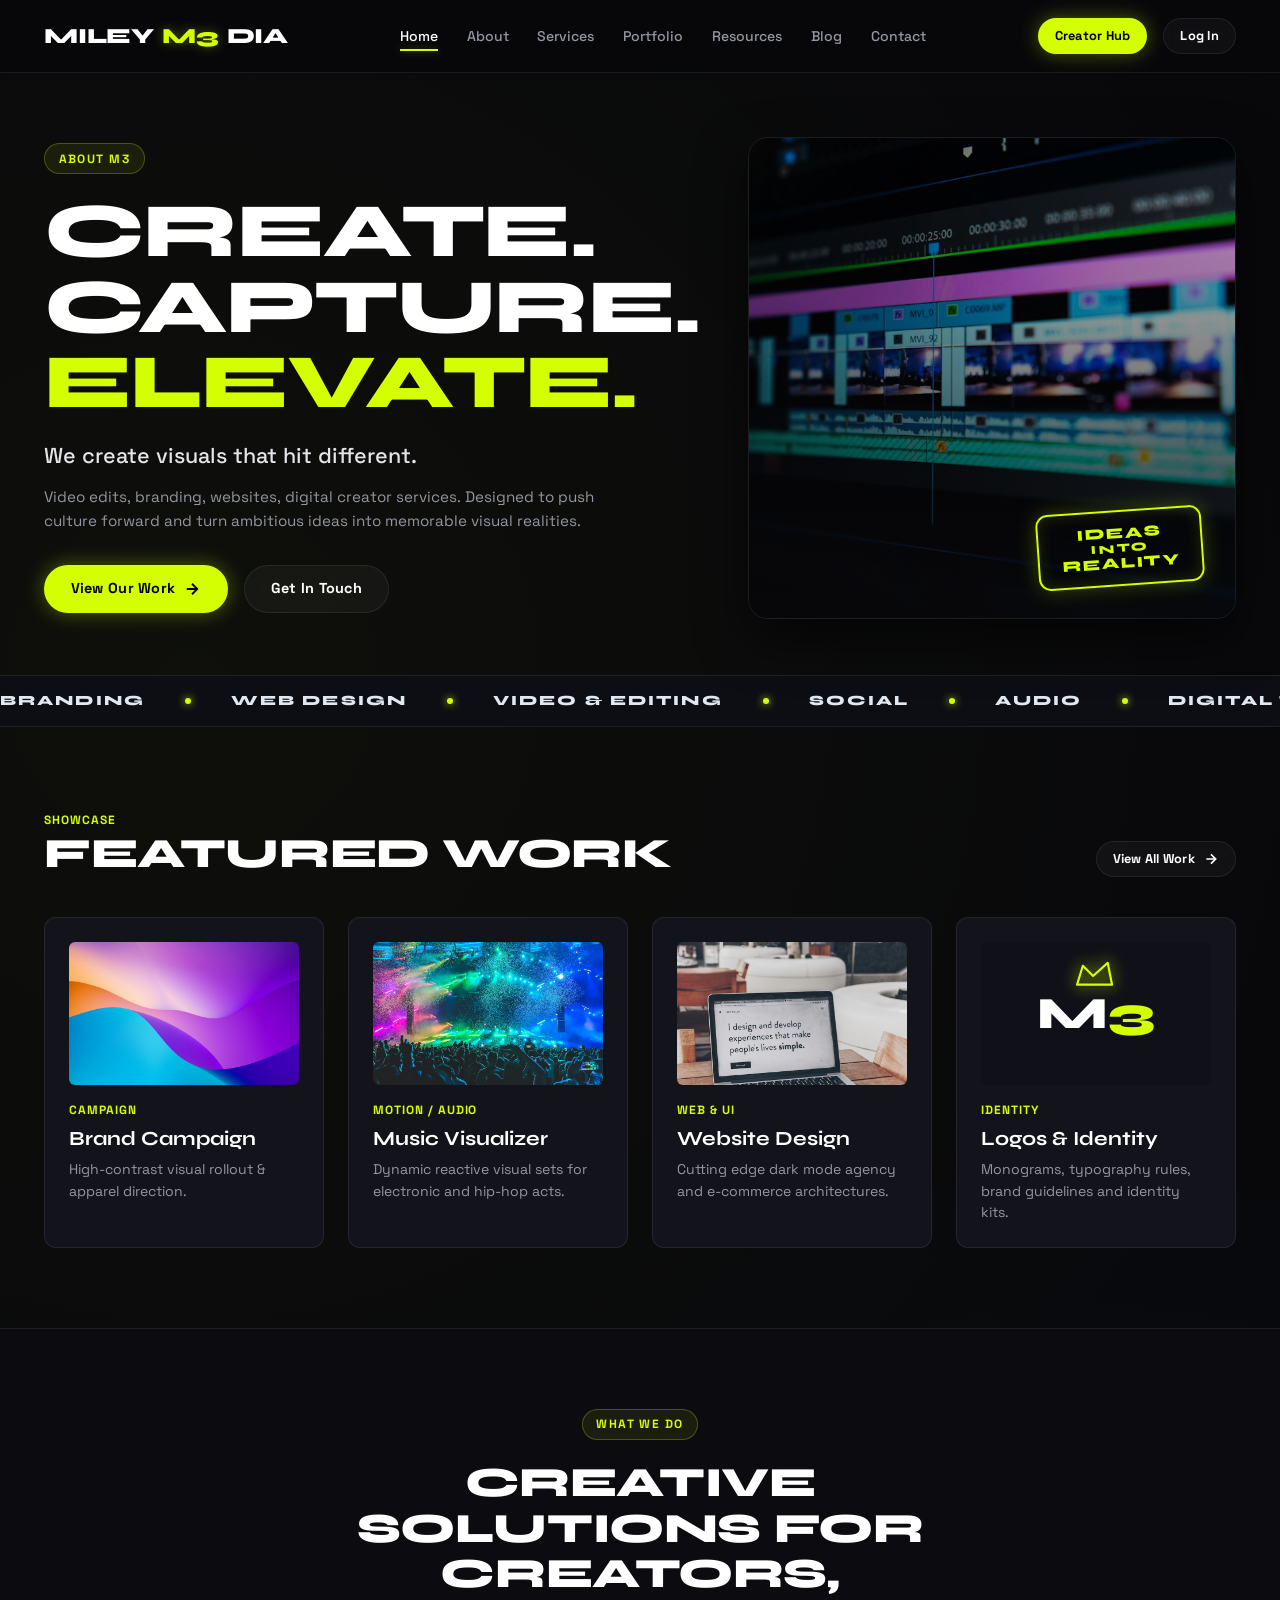
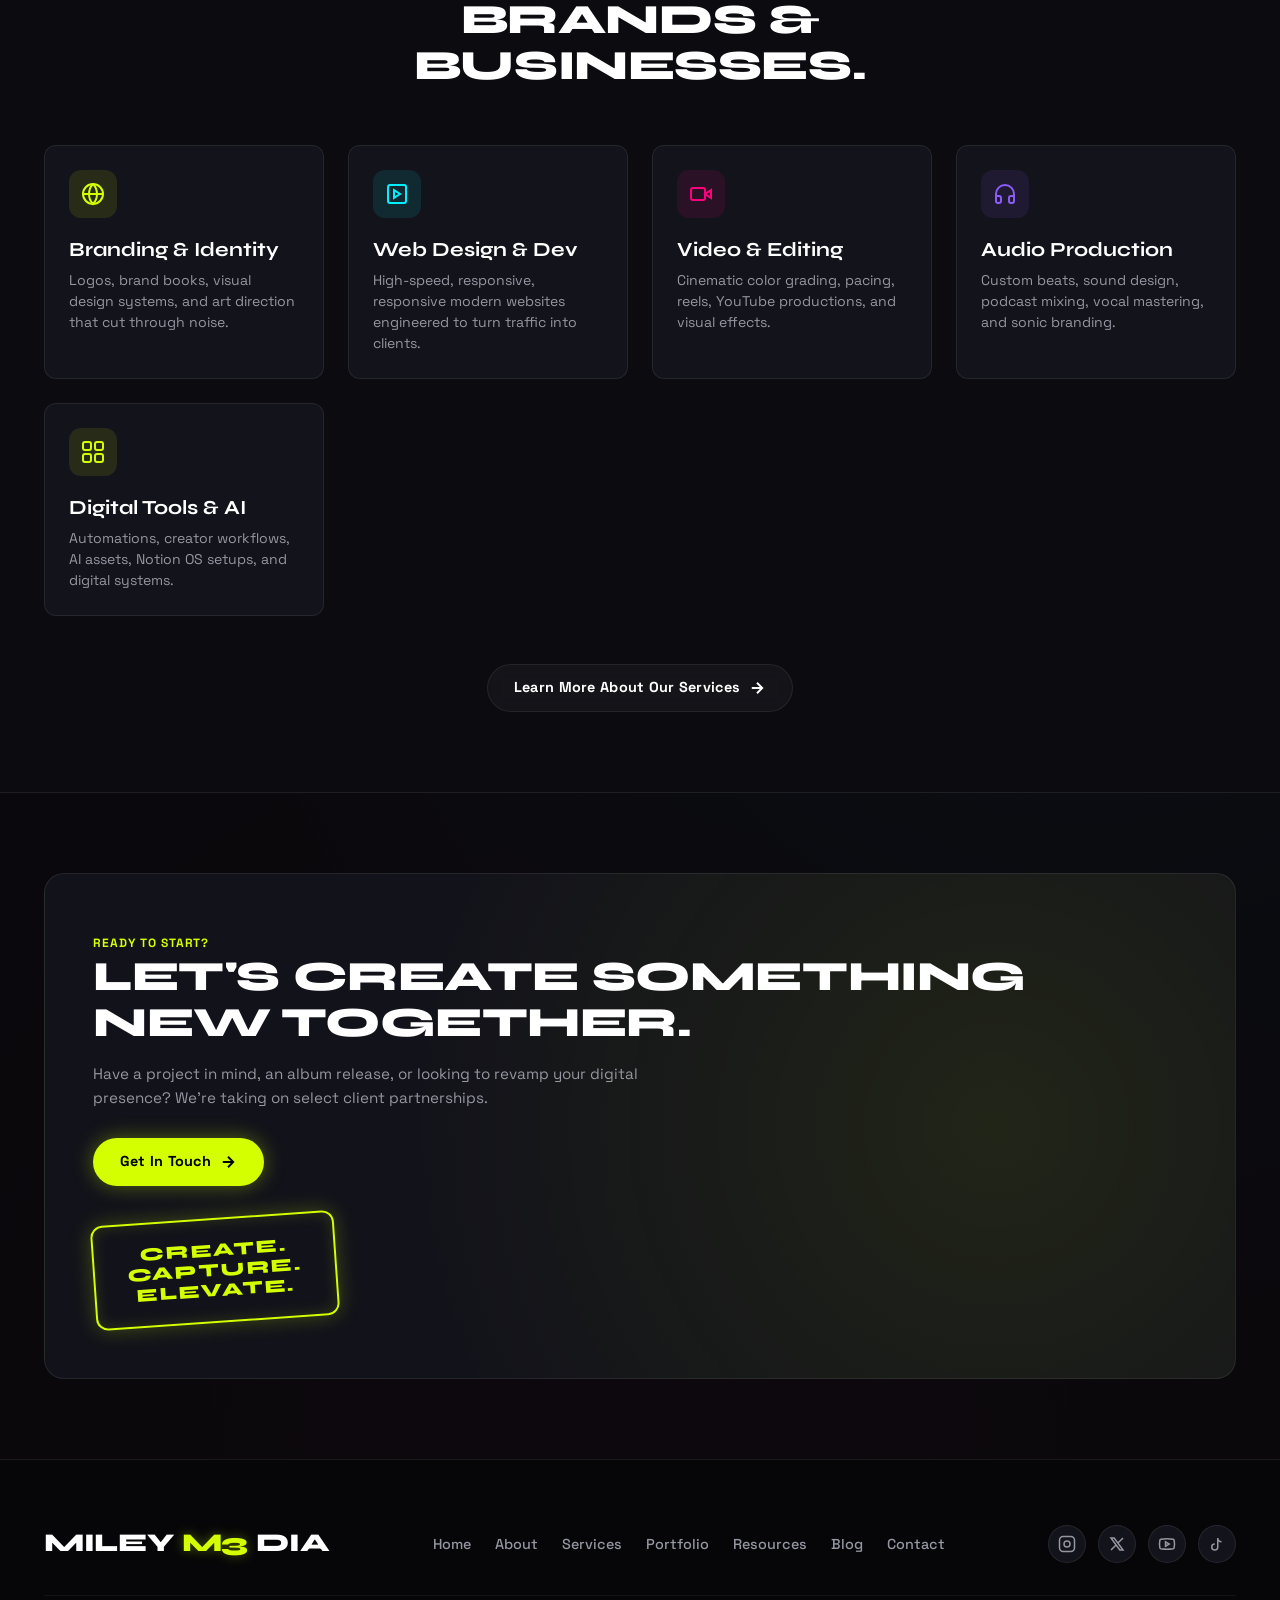
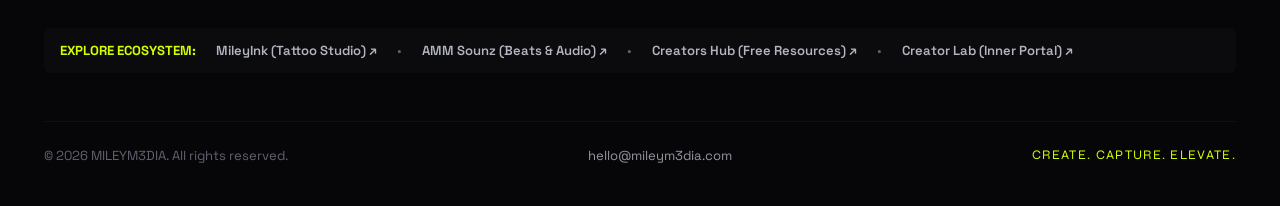
==== index.html @ 0236c215 "Work from the phone" ====
<!DOCTYPE html>
<html lang="en">
<head>
  <meta charset="UTF-8">
  <meta name="viewport" content="width=device-width, initial-scale=1.0">
  <title>MILEYM3DIA | Create. Capture. Elevate.</title>
  <link rel="stylesheet" href="css/style.css">
  <link rel="icon" type="image/svg+xml" href="data:image/svg+xml,<svg xmlns='http://www.w3.org/2000/svg' viewBox='0 0 100 100'><text y='.9em' font-size='90'>⚡</text></svg>">
</head>
<body>

  <!-- Top Navigation -->
  <nav class="navbar">
    <div class="container nav-container">
      <a href="index.html" class="logo-brand">
        MILEY<span class="accent">M3</span>DIA
      </a>

      <ul class="nav-links">
        <li><a href="index.html" class="nav-link">Home</a></li>
        <li><a href="about.html" class="nav-link">About</a></li>
        <li><a href="services.html" class="nav-link">Services</a></li>
        <li><a href="portfolio.html" class="nav-link">Portfolio</a></li>
        <li><a href="resources.html" class="nav-link">Resources</a></li>
        <li><a href="blog.html" class="nav-link">Blog</a></li>
        <li><a href="contact.html" class="nav-link">Contact</a></li>
      </ul>

      <div class="nav-actions">
        <a href="hub.html" class="btn btn-primary btn-sm desktop-only">Creator Hub</a>
        <a href="login.html" class="btn btn-secondary btn-sm desktop-only">Log In</a>
        <button class="mobile-menu-btn" aria-label="Toggle navigation">
          <svg width="22" height="22" viewBox="0 0 24 24" fill="none" stroke="currentColor" stroke-width="2">
            <path d="M4 6h16M4 12h16M4 18h16"/>
          </svg>
        </button>
      </div>
    </div>
  </nav>

  <!-- Mobile Drawer -->
  <div class="mobile-nav-drawer">
    <ul class="mobile-nav-links">
      <li><a href="index.html">Home</a></li>
      <li><a href="about.html">About</a></li>
      <li><a href="services.html">Services</a></li>
      <li><a href="portfolio.html">Portfolio</a></li>
      <li><a href="resources.html">Resources</a></li>
      <li><a href="blog.html">Blog</a></li>
      <li><a href="contact.html">Contact</a></li>
      <li><a href="hub.html" class="text-lime">Creators Hub ⚡</a></li>
      <li><a href="login.html">Member Log In</a></li>
    </ul>
    <div class="sub-brands-strip" style="margin-top: 1rem; flex-direction: column; align-items: flex-start;">
      <span style="color: var(--text-muted); font-size: 0.75rem;">SUB-BRANDS:</span>
      <a href="mileyink.html">MileyInk — Tattoo Studio ↗</a>
      <a href="amm-sounz.html">AMM Sounz — Beats & Audio ↗</a>
      <a href="creator-lab.html">Creator Lab — Inner Portal ↗</a>
    </div>
  </div>

  <!-- Hero Section -->
  <section class="section-padding" style="padding-top: 4rem; padding-bottom: 3.5rem; position: relative;">
    <div class="container">
      <div class="grid-2" style="align-items: center; gap: 3rem;">
        
        <!-- Left: Headline & Actions -->
        <div>
          <div class="tag-badge">ABOUT M3</div>
          <h1 class="hero-title">
            CREATE.<br>
            CAPTURE.<br>
            <span class="text-lime">ELEVATE.</span>
          </h1>
          <p class="hero-subtitle">We create visuals that hit different.</p>
          <p class="hero-desc">
            Video edits, branding, websites, digital creator services. Designed to push culture forward and turn ambitious ideas into memorable visual realities.
          </p>

          <div style="display: flex; flex-wrap: wrap; gap: 1rem; margin-top: 1rem;">
            <a href="portfolio.html" class="btn btn-primary">
              View Our Work
              <svg width="18" height="18" viewBox="0 0 24 24" fill="none" stroke="currentColor" stroke-width="2.5"><path d="M5 12h14M12 5l7 7-7 7"/></svg>
            </a>
            <a href="contact.html" class="btn btn-secondary">Get In Touch</a>
          </div>
        </div>

        <!-- Right: Visual with Neon Crown & Sticker -->
        <div style="position: relative;">
          <div style="position: relative; border-radius: var(--radius-lg); overflow: hidden; border: 1px solid var(--border-subtle); box-shadow: 0 20px 50px rgba(0,0,0,0.6);">
            <!-- Doodle Crown SVG -->
            <svg class="doodle-crown" style="top: -15px; left: 20px; width: 64px; height: 48px;" viewBox="0 0 64 48">
              <path d="M6 38 L14 12 L28 26 L48 8 L54 38 Z" fill="none" stroke="#d4ff00" stroke-width="3.5" stroke-linejoin="round"/>
              <circle cx="14" cy="10" r="3" fill="#d4ff00" />
              <circle cx="38" cy="18" r="3" fill="#d4ff00" />
              <circle cx="48" cy="6" r="3" fill="#d4ff00" />
            </svg>

            <img src="assets/images/hero-creator.jpg" alt="MILEYM3DIA Studio Production" style="width: 100%; height: 480px; object-fit: cover; filter: contrast(1.1) brightness(0.9);">
            <div style="position: absolute; inset: 0; background: linear-gradient(180deg, rgba(8,8,11,0.1) 0%, rgba(8,8,11,0.85) 100%);"></div>

            <!-- Neon Floating Sticker -->
            <div style="position: absolute; bottom: 2rem; right: 2rem; z-index: 10;">
              <div class="neon-stamp" style="font-size: 0.95rem;">
                <span>IDEAS</span>
                <span style="font-size: 0.75rem; letter-spacing: 0.2em;">INTO</span>
                <span>REALITY</span>
              </div>
            </div>
          </div>
        </div>

      </div>
    </div>
  </section>

  <!-- Marquee Ticker -->
  <div class="marquee-container">
    <div class="marquee-content">
      <div class="marquee-item">BRANDING <span class="marquee-dot"></span></div>
      <div class="marquee-item">WEB DESIGN <span class="marquee-dot"></span></div>
      <div class="marquee-item">VIDEO &amp; EDITING <span class="marquee-dot"></span></div>
      <div class="marquee-item">SOCIAL <span class="marquee-dot"></span></div>
      <div class="marquee-item">AUDIO <span class="marquee-dot"></span></div>
      <div class="marquee-item">DIGITAL TOOLS <span class="marquee-dot"></span></div>
      <!-- Duplicate for seamless loop -->
      <div class="marquee-item">BRANDING <span class="marquee-dot"></span></div>
      <div class="marquee-item">WEB DESIGN <span class="marquee-dot"></span></div>
      <div class="marquee-item">VIDEO &amp; EDITING <span class="marquee-dot"></span></div>
      <div class="marquee-item">SOCIAL <span class="marquee-dot"></span></div>
      <div class="marquee-item">AUDIO <span class="marquee-dot"></span></div>
      <div class="marquee-item">DIGITAL TOOLS <span class="marquee-dot"></span></div>
    </div>
  </div>

  <!-- FEATURED WORK Section -->
  <section class="section-padding">
    <div class="container">
      <div class="section-header">
        <div>
          <span class="card-tag">SHOWCASE</span>
          <h2 class="section-title">FEATURED WORK</h2>
        </div>
        <a href="portfolio.html" class="btn btn-secondary btn-sm">
          View All Work
          <svg width="16" height="16" viewBox="0 0 24 24" fill="none" stroke="currentColor" stroke-width="2.5"><path d="M5 12h14M12 5l7 7-7 7"/></svg>
        </a>
      </div>

      <div class="grid-4">
        <!-- Project 1 -->
        <a href="portfolio.html" class="card">
          <div class="card-media">
            <img src="assets/images/brand-campaign.jpg" alt="Brand Campaign">
          </div>
          <div class="card-tag">Campaign</div>
          <h3 class="card-title">Brand Campaign</h3>
          <p class="card-desc">High-contrast visual rollout &amp; apparel direction.</p>
        </a>

        <!-- Project 2 -->
        <a href="portfolio.html" class="card">
          <div class="card-media">
            <img src="assets/images/music-visualizer.jpg" alt="Music Visualizer">
          </div>
          <div class="card-tag">Motion / Audio</div>
          <h3 class="card-title">Music Visualizer</h3>
          <p class="card-desc">Dynamic reactive visual sets for electronic and hip-hop acts.</p>
        </a>

        <!-- Project 3 -->
        <a href="portfolio.html" class="card">
          <div class="card-media">
            <img src="assets/images/web-design.jpg" alt="Website Design">
          </div>
          <div class="card-tag">Web &amp; UI</div>
          <h3 class="card-title">Website Design</h3>
          <p class="card-desc">Cutting edge dark mode agency and e-commerce architectures.</p>
        </a>

        <!-- Project 4 -->
        <a href="portfolio.html" class="card">
          <div class="card-media">
            <div style="background: #101018; width: 100%; height: 100%; display: flex; align-items: center; justify-content: center; position: relative;">
              <span class="font-display" style="font-size: 2.8rem; font-weight: 800; color: #fff;">
                M<span class="text-lime">3</span>
              </span>
              <svg class="doodle-crown" style="top: 15px; left: calc(50% - 25px); width: 50px; height: 35px;" viewBox="0 0 64 48">
                <path d="M6 38 L14 12 L28 26 L48 8 L54 38 Z" fill="none" stroke="#d4ff00" stroke-width="3"/>
              </svg>
            </div>
          </div>
          <div class="card-tag">Identity</div>
          <h3 class="card-title">Logos &amp; Identity</h3>
          <p class="card-desc">Monograms, typography rules, brand guidelines and identity kits.</p>
        </a>
      </div>
    </div>
  </section>

  <!-- Creative Solutions Section -->
  <section class="section-padding" style="background: #0b0b10; border-top: 1px solid var(--border-subtle); border-bottom: 1px solid var(--border-subtle);">
    <div class="container">
      <div style="text-align: center; max-width: 650px; margin: 0 auto 3.5rem auto;">
        <span class="tag-badge">WHAT WE DO</span>
        <h2 class="section-title">Creative Solutions for Creators, Brands &amp; Businesses.</h2>
      </div>

      <div class="grid-4" style="grid-template-columns: repeat(auto-fit, minmax(220px, 1fr));">
        
        <div class="card">
          <div style="width: 48px; height: 48px; border-radius: 12px; background: rgba(212,255,0,0.1); display: flex; align-items: center; justify-content: center; margin-bottom: 1.25rem;">
            <svg width="24" height="24" viewBox="0 0 24 24" fill="none" stroke="#d4ff00" stroke-width="2"><circle cx="12" cy="12" r="10"/><path d="M12 2a14.5 14.5 0 0 0 0 20 14.5 14.5 0 0 0 0-20"/><path d="M2 12h20"/></svg>
          </div>
          <h3 class="card-title">Branding &amp; Identity</h3>
          <p class="card-desc">Logos, brand books, visual design systems, and art direction that cut through noise.</p>
        </div>

        <div class="card">
          <div style="width: 48px; height: 48px; border-radius: 12px; background: rgba(0,240,255,0.1); display: flex; align-items: center; justify-content: center; margin-bottom: 1.25rem;">
            <svg width="24" height="24" viewBox="0 0 24 24" fill="none" stroke="#00f0ff" stroke-width="2"><rect width="18" height="18" x="3" y="3" rx="2"/><path d="m9 8 6 4-6 4Z"/></svg>
          </div>
          <h3 class="card-title">Web Design &amp; Dev</h3>
          <p class="card-desc">High-speed, responsive, responsive modern websites engineered to turn traffic into clients.</p>
        </div>

        <div class="card">
          <div style="width: 48px; height: 48px; border-radius: 12px; background: rgba(255,0,127,0.1); display: flex; align-items: center; justify-content: center; margin-bottom: 1.25rem;">
            <svg width="24" height="24" viewBox="0 0 24 24" fill="none" stroke="#ff007f" stroke-width="2"><path d="m22 8-6 4 6 4V8Z"/><rect width="14" height="12" x="2" y="6" rx="2"/></svg>
          </div>
          <h3 class="card-title">Video &amp; Editing</h3>
          <p class="card-desc">Cinematic color grading, pacing, reels, YouTube productions, and visual effects.</p>
        </div>

        <div class="card">
          <div style="width: 48px; height: 48px; border-radius: 12px; background: rgba(139,92,246,0.1); display: flex; align-items: center; justify-content: center; margin-bottom: 1.25rem;">
            <svg width="24" height="24" viewBox="0 0 24 24" fill="none" stroke="#8b5cf6" stroke-width="2"><path d="M3 18v-6a9 9 0 0 1 18 0v6"/><path d="M21 19a2 2 0 0 1-2 2h-1a2 2 0 0 1-2-2v-3a2 2 0 0 1 2-2h3zM3 19a2 2 0 0 0 2 2h1a2 2 0 0 0 2-2v-3a2 2 0 0 0-2-2H3z"/></svg>
          </div>
          <h3 class="card-title">Audio Production</h3>
          <p class="card-desc">Custom beats, sound design, podcast mixing, vocal mastering, and sonic branding.</p>
        </div>

        <div class="card">
          <div style="width: 48px; height: 48px; border-radius: 12px; background: rgba(212,255,0,0.1); display: flex; align-items: center; justify-content: center; margin-bottom: 1.25rem;">
            <svg width="24" height="24" viewBox="0 0 24 24" fill="none" stroke="#d4ff00" stroke-width="2"><rect width="8" height="8" x="2" y="2" rx="2"/><rect width="8" height="8" x="14" y="2" rx="2"/><rect width="8" height="8" x="2" y="14" rx="2"/><rect width="8" height="8" x="14" y="14" rx="2"/></svg>
          </div>
          <h3 class="card-title">Digital Tools &amp; AI</h3>
          <p class="card-desc">Automations, creator workflows, AI assets, Notion OS setups, and digital systems.</p>
        </div>

      </div>

      <div style="text-align: center; margin-top: 3rem;">
        <a href="services.html" class="btn btn-secondary">
          Learn More About Our Services
          <svg width="18" height="18" viewBox="0 0 24 24" fill="none" stroke="currentColor" stroke-width="2.5"><path d="M5 12h14M12 5l7 7-7 7"/></svg>
        </a>
      </div>
    </div>
  </section>

  <!-- Bottom Call to Action Banner -->
  <section class="section-padding" style="position: relative; overflow: hidden;">
    <div class="container">
      <div style="background: radial-gradient(circle at 80% 50%, rgba(212, 255, 0, 0.08) 0%, transparent 60%), #12121a; border: 1px solid var(--border-subtle); border-radius: var(--radius-lg); padding: 3.5rem 3rem; display: flex; align-items: center; justify-content: space-between; flex-wrap: wrap; gap: 2rem;">
        <div>
          <span class="card-tag">READY TO START?</span>
          <h2 class="section-title" style="margin-bottom: 1rem;">Let's Create Something<br>New Together.</h2>
          <p class="hero-desc" style="margin-bottom: 1.75rem;">
            Have a project in mind, an album release, or looking to revamp your digital presence? We're taking on select client partnerships.
          </p>
          <a href="contact.html" class="btn btn-primary">
            Get In Touch
            <svg width="18" height="18" viewBox="0 0 24 24" fill="none" stroke="currentColor" stroke-width="2.5"><path d="M5 12h14M12 5l7 7-7 7"/></svg>
          </a>
        </div>

        <div>
          <div class="neon-stamp" style="font-size: 1.15rem; padding: 1.25rem 2rem;">
            <span>CREATE.</span>
            <span>CAPTURE.</span>
            <span>ELEVATE.</span>
          </div>
        </div>
      </div>
    </div>
  </section>

  <!-- Footer -->
  <footer class="footer">
    <div class="container">
      <div class="footer-top">
        <div class="footer-brand-row">
          <a href="index.html" class="logo-brand" style="font-size: 1.6rem;">
            MILEY<span class="accent">M3</span>DIA
          </a>

          <ul class="footer-links">
            <li><a href="index.html">Home</a></li>
            <li><a href="about.html">About</a></li>
            <li><a href="services.html">Services</a></li>
            <li><a href="portfolio.html">Portfolio</a></li>
            <li><a href="resources.html">Resources</a></li>
            <li><a href="blog.html">Blog</a></li>
            <li><a href="contact.html">Contact</a></li>
          </ul>

          <div class="footer-socials">
            <a href="https://instagram.com" target="_blank" class="social-circle" aria-label="Instagram">
              <svg width="18" height="18" viewBox="0 0 24 24" fill="none" stroke="currentColor" stroke-width="2"><rect width="20" height="20" x="2" y="2" rx="5"/><circle cx="12" cy="12" r="4"/><line x1="17.5" x2="17.51" y1="6.5" y2="6.5"/></svg>
            </a>
            <a href="https://twitter.com" target="_blank" class="social-circle" aria-label="X / Twitter">
              <svg width="18" height="18" viewBox="0 0 24 24" fill="none" stroke="currentColor" stroke-width="2"><path d="M4 4l11.733 16h4.267l-11.733 -16z"/><path d="M4 20l6.768 -6.768m2.46 -2.46l6.772 -6.772"/></svg>
            </a>
            <a href="https://youtube.com" target="_blank" class="social-circle" aria-label="YouTube">
              <svg width="18" height="18" viewBox="0 0 24 24" fill="none" stroke="currentColor" stroke-width="2"><path d="M2.5 17a24.12 24.12 0 0 1 0-10 2 2 0 0 1 1.4-1.4 49.56 49.56 0 0 1 16.2 0A2 2 0 0 1 21.5 7a24.12 24.12 0 0 1 0 10 2 2 0 0 1-1.4 1.4 49.55 49.55 0 0 1-16.2 0A2 2 0 0 1 2.5 17"/><polygon points="10 15 15 12 10 9"/></svg>
            </a>
            <a href="https://tiktok.com" target="_blank" class="social-circle" aria-label="TikTok">
              <svg width="18" height="18" viewBox="0 0 24 24" fill="none" stroke="currentColor" stroke-width="2"><path d="M9 12a4 4 0 1 0 4 4V4a5 5 0 0 0 5 5"/></svg>
            </a>
          </div>
        </div>

        <div class="sub-brands-strip">
          <span style="color: var(--neon-lime); font-weight: 700;">EXPLORE ECOSYSTEM:</span>
          <a href="mileyink.html">MileyInk (Tattoo Studio) ↗</a>
          <span>•</span>
          <a href="amm-sounz.html">AMM Sounz (Beats &amp; Audio) ↗</a>
          <span>•</span>
          <a href="hub.html">Creators Hub (Free Resources) ↗</a>
          <span>•</span>
          <a href="creator-lab.html">Creator Lab (Inner Portal) ↗</a>
        </div>
      </div>

      <div class="footer-bottom">
        <div>&copy; 2026 MILEYM3DIA. All rights reserved.</div>
        <div>
          <a href="mailto:hello@mileym3dia.com">hello@mileym3dia.com</a>
        </div>
        <div style="font-family: var(--font-display); letter-spacing: 0.1em; color: var(--neon-lime);">
          CREATE. CAPTURE. ELEVATE.
        </div>
      </div>
    </div>
  </footer>

  <script src="js/main.js"></script>
</body>
</html>
---- css/style.css ----
/* ==========================================================================
   MILEYM3DIA - DESIGN SYSTEM & STYLESHEET
   CREATE. CAPTURE. ELEVATE.
   ========================================================================== */

@import url('https://fonts.googleapis.com/css2?family=Space+Grotesk:wght@400;500;600;700&family=Syne:wght@700;800&family=JetBrains+Mono:wght@400;500&display=swap');

:root {
  --bg-main: #08080b;
  --bg-secondary: #0e0e14;
  --bg-card: #13131b;
  --bg-card-hover: #181824;
  --bg-card-glass: rgba(19, 19, 27, 0.75);
  --border-subtle: rgba(255, 255, 255, 0.08);
  --border-hover: rgba(212, 255, 0, 0.4);
  
  /* Brand Neons */
  --neon-lime: #d4ff00;
  --neon-lime-hover: #e0ff33;
  --neon-lime-glow: rgba(212, 255, 0, 0.35);
  --neon-cyan: #00f0ff;
  --neon-cyan-glow: rgba(0, 240, 255, 0.3);
  --neon-magenta: #ff007f;
  --neon-magenta-glow: rgba(255, 0, 127, 0.35);
  --neon-purple: #8b5cf6;

  /* Typography */
  --font-display: 'Syne', sans-serif;
  --font-body: 'Space Grotesk', -apple-system, BlinkMacSystemFont, sans-serif;
  --font-mono: 'JetBrains Mono', monospace;
  
  --text-main: #ffffff;
  --text-muted: #9496a1;
  --text-dim: #606270;
  
  --radius-sm: 6px;
  --radius-md: 12px;
  --radius-lg: 20px;
  --radius-full: 9999px;

  --transition-fast: 0.18s cubic-bezier(0.16, 1, 0.3, 1);
  --transition-smooth: 0.3s cubic-bezier(0.16, 1, 0.3, 1);
  --container-max: 1240px;
}

/* Base Reset */
*, *::before, *::after {
  box-sizing: border-box;
  margin: 0;
  padding: 0;
}

html {
  font-family: var(--font-body);
  background-color: var(--bg-main);
  color: var(--text-main);
  scroll-behavior: smooth;
  font-size: 16px;
  line-height: 1.5;
  -webkit-font-smoothing: antialiased;
}

body {
  min-height: 100vh;
  display: flex;
  flex-direction: column;
  overflow-x: hidden;
  background-image: 
    radial-gradient(circle at 15% 20%, rgba(212, 255, 0, 0.03) 0%, transparent 40%),
    radial-gradient(circle at 85% 60%, rgba(0, 240, 255, 0.03) 0%, transparent 40%),
    radial-gradient(circle at 50% 90%, rgba(255, 0, 127, 0.02) 0%, transparent 50%);
}

a {
  color: inherit;
  text-decoration: none;
  transition: color var(--transition-fast);
}

img {
  max-width: 100%;
  height: auto;
  display: block;
}

button, input, select, textarea {
  font-family: inherit;
  font-size: inherit;
  color: inherit;
}

/* Containers */
.container {
  width: 100%;
  max-width: var(--container-max);
  margin-left: auto;
  margin-right: auto;
  padding-left: 1.5rem;
  padding-right: 1.5rem;
}

/* Typography Utilities */
.font-display { font-family: var(--font-display); }
.font-mono { font-family: var(--font-mono); }
.text-lime { color: var(--neon-lime); }
.text-cyan { color: var(--neon-cyan); }
.text-magenta { color: var(--neon-magenta); }
.text-muted { color: var(--text-muted); }

.tag-badge {
  display: inline-flex;
  align-items: center;
  gap: 0.4rem;
  font-size: 0.75rem;
  font-weight: 700;
  letter-spacing: 0.12em;
  text-transform: uppercase;
  color: var(--neon-lime);
  background: rgba(212, 255, 0, 0.08);
  border: 1px solid rgba(212, 255, 0, 0.25);
  padding: 0.35rem 0.85rem;
  border-radius: var(--radius-full);
  margin-bottom: 1.25rem;
}

.hero-title {
  font-family: var(--font-display);
  font-size: clamp(2.5rem, 6vw, 4.8rem);
  font-weight: 800;
  line-height: 0.98;
  letter-spacing: -0.02em;
  text-transform: uppercase;
  margin-bottom: 1.25rem;
}

.hero-subtitle {
  font-size: clamp(1.05rem, 1.8vw, 1.35rem);
  color: #e4e4e9;
  font-weight: 500;
  margin-bottom: 0.75rem;
}

.hero-desc {
  font-size: 0.95rem;
  color: var(--text-muted);
  max-width: 580px;
  line-height: 1.6;
  margin-bottom: 2rem;
}

/* Buttons */
.btn {
  display: inline-flex;
  align-items: center;
  justify-content: center;
  gap: 0.5rem;
  padding: 0.75rem 1.6rem;
  border-radius: var(--radius-full);
  font-weight: 700;
  font-size: 0.9rem;
  letter-spacing: 0.02em;
  cursor: pointer;
  transition: all var(--transition-smooth);
  border: 1px solid transparent;
  white-space: nowrap;
}

.btn-primary {
  background: var(--neon-lime);
  color: #000000;
  box-shadow: 0 0 20px var(--neon-lime-glow);
}

.btn-primary:hover {
  background: var(--neon-lime-hover);
  transform: translateY(-2px);
  box-shadow: 0 0 30px rgba(212, 255, 0, 0.6);
}

.btn-secondary {
  background: rgba(255, 255, 255, 0.04);
  color: #ffffff;
  border-color: var(--border-subtle);
  backdrop-filter: blur(8px);
}

.btn-secondary:hover {
  background: rgba(255, 255, 255, 0.08);
  border-color: rgba(255, 255, 255, 0.2);
  transform: translateY(-2px);
}

.btn-outline-lime {
  background: transparent;
  color: var(--neon-lime);
  border-color: var(--neon-lime);
}

.btn-outline-lime:hover {
  background: var(--neon-lime);
  color: #000;
  box-shadow: 0 0 20px var(--neon-lime-glow);
}

.btn-sm {
  padding: 0.45rem 1rem;
  font-size: 0.8rem;
}

.btn-icon {
  width: 40px;
  height: 40px;
  border-radius: 50%;
  padding: 0;
}

/* Navigation Bar */
.navbar {
  position: sticky;
  top: 0;
  z-index: 1000;
  background: rgba(8, 8, 11, 0.85);
  backdrop-filter: blur(16px);
  border-bottom: 1px solid var(--border-subtle);
  transition: all var(--transition-fast);
}

.nav-container {
  display: flex;
  align-items: center;
  justify-content: space-between;
  height: 72px;
}

.logo-brand {
  display: flex;
  align-items: center;
  gap: 0.5rem;
  font-family: var(--font-display);
  font-size: 1.35rem;
  font-weight: 800;
  letter-spacing: -0.01em;
  color: #ffffff;
}

.logo-brand .accent {
  color: var(--neon-lime);
  text-shadow: 0 0 12px var(--neon-lime-glow);
}

.nav-links {
  display: flex;
  align-items: center;
  gap: 1.8rem;
  list-style: none;
}

.nav-link {
  font-size: 0.88rem;
  font-weight: 500;
  color: var(--text-muted);
  position: relative;
  padding: 0.4rem 0;
}

.nav-link:hover, .nav-link.active {
  color: #ffffff;
}

.nav-link.active::after {
  content: '';
  position: absolute;
  bottom: 0;
  left: 0;
  width: 100%;
  height: 2px;
  background: var(--neon-lime);
  box-shadow: 0 0 8px var(--neon-lime-glow);
}

.nav-actions {
  display: flex;
  align-items: center;
  gap: 1rem;
}

.mobile-menu-btn {
  display: none;
  background: transparent;
  border: 1px solid var(--border-subtle);
  color: #fff;
  width: 42px;
  height: 42px;
  border-radius: var(--radius-sm);
  cursor: pointer;
  align-items: center;
  justify-content: center;
}

/* Mobile Drawer */
.mobile-nav-drawer {
  position: fixed;
  top: 72px;
  left: 0;
  right: 0;
  bottom: 0;
  background: rgba(8, 8, 11, 0.98);
  backdrop-filter: blur(24px);
  padding: 2rem 1.5rem;
  display: none;
  flex-direction: column;
  gap: 1.5rem;
  z-index: 999;
  border-top: 1px solid var(--border-subtle);
  overflow-y: auto;
}

.mobile-nav-drawer.open {
  display: flex;
}

.mobile-nav-links {
  display: flex;
  flex-direction: column;
  gap: 1.25rem;
  list-style: none;
}

.mobile-nav-links a {
  font-size: 1.25rem;
  font-weight: 600;
  font-family: var(--font-display);
  color: #ffffff;
  display: flex;
  justify-content: space-between;
  align-items: center;
  padding: 0.5rem 0;
  border-bottom: 1px solid rgba(255, 255, 255, 0.05);
}

.mobile-nav-links a.active {
  color: var(--neon-lime);
}

/* Marquee Ticker */
.marquee-container {
  width: 100%;
  background: #0d0d14;
  border-top: 1px solid var(--border-subtle);
  border-bottom: 1px solid var(--border-subtle);
  overflow: hidden;
  padding: 0.9rem 0;
  display: flex;
  white-space: nowrap;
}

.marquee-content {
  display: flex;
  align-items: center;
  animation: marquee 25s linear infinite;
  gap: 2.5rem;
}

.marquee-item {
  font-family: var(--font-display);
  font-size: 0.88rem;
  font-weight: 800;
  letter-spacing: 0.15em;
  text-transform: uppercase;
  color: #e2e8f0;
  display: flex;
  align-items: center;
  gap: 2.5rem;
}

.marquee-dot {
  width: 6px;
  height: 6px;
  background: var(--neon-lime);
  border-radius: 50%;
  box-shadow: 0 0 8px var(--neon-lime);
}

@keyframes marquee {
  0% { transform: translateX(0%); }
  100% { transform: translateX(-50%); }
}

/* Cards & Grid Systems */
.grid-2 {
  display: grid;
  grid-template-columns: repeat(2, 1fr);
  gap: 2rem;
}

.grid-3 {
  display: grid;
  grid-template-columns: repeat(3, 1fr);
  gap: 1.5rem;
}

.grid-4 {
  display: grid;
  grid-template-columns: repeat(4, 1fr);
  gap: 1.5rem;
}

.card {
  background: var(--bg-card);
  border: 1px solid var(--border-subtle);
  border-radius: var(--radius-md);
  padding: 1.5rem;
  transition: all var(--transition-smooth);
  position: relative;
  overflow: hidden;
}

.card:hover {
  border-color: var(--border-hover);
  background: var(--bg-card-hover);
  transform: translateY(-4px);
  box-shadow: 0 16px 36px rgba(0, 0, 0, 0.4), 0 0 24px rgba(212, 255, 0, 0.08);
}

.card-media {
  border-radius: var(--radius-sm);
  overflow: hidden;
  position: relative;
  aspect-ratio: 16 / 10;
  margin-bottom: 1rem;
}

.card-media img {
  width: 100%;
  height: 100%;
  object-fit: cover;
  transition: transform 0.5s ease;
}

.card:hover .card-media img {
  transform: scale(1.05);
}

.card-tag {
  font-size: 0.75rem;
  font-weight: 700;
  letter-spacing: 0.08em;
  text-transform: uppercase;
  color: var(--neon-lime);
  margin-bottom: 0.5rem;
}

.card-title {
  font-family: var(--font-display);
  font-size: 1.25rem;
  font-weight: 700;
  margin-bottom: 0.5rem;
  line-height: 1.2;
}

.card-desc {
  font-size: 0.88rem;
  color: var(--text-muted);
  line-height: 1.5;
}

/* Neon Graffiti Stickers & Badges */
.doodle-crown {
  position: absolute;
  fill: none;
  stroke: var(--neon-lime);
  stroke-width: 2.5;
  stroke-linecap: round;
  stroke-linejoin: round;
  filter: drop-shadow(0 0 8px var(--neon-lime));
  pointer-events: none;
}

.neon-stamp {
  border: 2px solid var(--neon-lime);
  border-radius: var(--radius-md);
  padding: 0.8rem 1.4rem;
  font-family: var(--font-display);
  font-weight: 800;
  color: var(--neon-lime);
  text-transform: uppercase;
  letter-spacing: 0.1em;
  display: inline-flex;
  flex-direction: column;
  align-items: center;
  justify-content: center;
  text-align: center;
  transform: rotate(-4deg);
  box-shadow: 0 0 20px rgba(212, 255, 0, 0.25), inset 0 0 15px rgba(212, 255, 0, 0.15);
  line-height: 1.1;
}

/* Sections */
.section-padding {
  padding-top: 5rem;
  padding-bottom: 5rem;
}

.section-header {
  display: flex;
  align-items: flex-end;
  justify-content: space-between;
  margin-bottom: 2.5rem;
  gap: 1.5rem;
}

.section-title {
  font-family: var(--font-display);
  font-size: clamp(1.8rem, 3.5vw, 2.6rem);
  font-weight: 800;
  line-height: 1.1;
  text-transform: uppercase;
  letter-spacing: -0.01em;
}

/* Filter Bar */
.filter-bar {
  display: flex;
  align-items: center;
  flex-wrap: wrap;
  gap: 0.6rem;
  margin-bottom: 2.5rem;
}

.filter-btn {
  padding: 0.45rem 1.2rem;
  border-radius: var(--radius-full);
  font-size: 0.85rem;
  font-weight: 600;
  background: var(--bg-card);
  border: 1px solid var(--border-subtle);
  color: var(--text-muted);
  cursor: pointer;
  transition: all var(--transition-fast);
}

.filter-btn:hover {
  color: #fff;
  border-color: rgba(255, 255, 255, 0.2);
}

.filter-btn.active {
  background: var(--neon-lime);
  color: #000000;
  border-color: var(--neon-lime);
  font-weight: 700;
  box-shadow: 0 0 15px var(--neon-lime-glow);
}

/* Forms */
.form-group {
  margin-bottom: 1.25rem;
}

.form-label {
  display: block;
  font-size: 0.82rem;
  font-weight: 600;
  text-transform: uppercase;
  letter-spacing: 0.05em;
  color: var(--text-muted);
  margin-bottom: 0.45rem;
}

.form-control {
  width: 100%;
  background: rgba(14, 14, 20, 0.9);
  border: 1px solid var(--border-subtle);
  border-radius: var(--radius-sm);
  padding: 0.8rem 1rem;
  color: #fff;
  font-size: 0.92rem;
  transition: all var(--transition-fast);
}

.form-control:focus {
  outline: none;
  border-color: var(--neon-lime);
  box-shadow: 0 0 15px rgba(212, 255, 0, 0.2);
  background: #14141e;
}

textarea.form-control {
  resize: vertical;
  min-height: 120px;
}

/* Footer */
.footer {
  margin-top: auto;
  background: #060608;
  border-top: 1px solid var(--border-subtle);
  padding-top: 4rem;
  padding-bottom: 2.5rem;
}

.footer-top {
  display: flex;
  flex-direction: column;
  gap: 2rem;
  margin-bottom: 3rem;
}

.footer-brand-row {
  display: flex;
  align-items: center;
  justify-content: space-between;
  flex-wrap: wrap;
  gap: 1.5rem;
  border-bottom: 1px solid rgba(255, 255, 255, 0.05);
  padding-bottom: 2rem;
}

.footer-links {
  display: flex;
  align-items: center;
  flex-wrap: wrap;
  gap: 1.5rem;
  list-style: none;
}

.footer-links a {
  color: var(--text-muted);
  font-size: 0.9rem;
  font-weight: 500;
}

.footer-links a:hover {
  color: var(--neon-lime);
}

.footer-socials {
  display: flex;
  align-items: center;
  gap: 0.75rem;
}

.social-circle {
  width: 38px;
  height: 38px;
  border-radius: 50%;
  background: var(--bg-card);
  border: 1px solid var(--border-subtle);
  display: flex;
  align-items: center;
  justify-content: center;
  color: var(--text-muted);
  transition: all var(--transition-fast);
}

.social-circle:hover {
  background: var(--neon-lime);
  color: #000;
  border-color: var(--neon-lime);
  transform: translateY(-2px);
  box-shadow: 0 0 14px var(--neon-lime-glow);
}

.sub-brands-strip {
  display: flex;
  align-items: center;
  flex-wrap: wrap;
  gap: 1.25rem;
  font-size: 0.82rem;
  color: var(--text-dim);
  padding: 0.8rem 1rem;
  background: rgba(255, 255, 255, 0.02);
  border-radius: var(--radius-sm);
}

.sub-brands-strip a {
  color: #b3b5c2;
  font-weight: 600;
}

.sub-brands-strip a:hover {
  color: var(--neon-lime);
}

.footer-bottom {
  display: flex;
  align-items: center;
  justify-content: space-between;
  flex-wrap: wrap;
  gap: 1rem;
  font-size: 0.82rem;
  color: var(--text-dim);
  padding-top: 1.5rem;
  border-top: 1px solid rgba(255, 255, 255, 0.04);
}

.footer-bottom a {
  color: var(--text-muted);
}

.footer-bottom a:hover {
  color: var(--neon-lime);
}

/* Modals & Toasts */
.modal-overlay {
  position: fixed;
  inset: 0;
  background: rgba(0, 0, 0, 0.8);
  backdrop-filter: blur(12px);
  display: none;
  align-items: center;
  justify-content: center;
  z-index: 2000;
  padding: 1.5rem;
}

.modal-overlay.active {
  display: flex;
}

.modal-card {
  background: var(--bg-card);
  border: 1px solid var(--border-hover);
  border-radius: var(--radius-lg);
  max-width: 600px;
  width: 100%;
  padding: 2rem;
  position: relative;
  box-shadow: 0 20px 50px rgba(0, 0, 0, 0.8), 0 0 40px rgba(212, 255, 0, 0.15);
  animation: modalIn 0.25s ease-out;
}

@keyframes modalIn {
  from { opacity: 0; transform: scale(0.95); }
  to { opacity: 1; transform: scale(1); }
}

.modal-close {
  position: absolute;
  top: 1.25rem;
  right: 1.25rem;
  background: transparent;
  border: none;
  color: var(--text-muted);
  font-size: 1.5rem;
  cursor: pointer;
  width: 32px;
  height: 32px;
  display: flex;
  align-items: center;
  justify-content: center;
}

.modal-close:hover {
  color: #fff;
}

.toast {
  position: fixed;
  bottom: 2rem;
  right: 2rem;
  background: #101018;
  border: 1px solid var(--neon-lime);
  color: #fff;
  padding: 0.9rem 1.4rem;
  border-radius: var(--radius-md);
  box-shadow: 0 10px 30px rgba(0, 0, 0, 0.5), 0 0 20px var(--neon-lime-glow);
  display: flex;
  align-items: center;
  gap: 0.8rem;
  z-index: 3000;
  font-size: 0.9rem;
  font-weight: 600;
  transform: translateY(100px);
  opacity: 0;
  transition: all 0.3s cubic-bezier(0.16, 1, 0.3, 1);
  pointer-events: none;
}

.toast.show {
  transform: translateY(0);
  opacity: 1;
}

/* Responsiveness */
@media (max-width: 992px) {
  .nav-links, .nav-actions .desktop-only {
    display: none;
  }
  .mobile-menu-btn {
    display: flex;
  }
  .grid-4 {
    grid-template-columns: repeat(2, 1fr);
  }
  .grid-3 {
    grid-template-columns: repeat(2, 1fr);
  }
}

@media (max-width: 768px) {
  .grid-2, .grid-3, .grid-4 {
    grid-template-columns: 1fr;
  }
  .section-header {
    flex-direction: column;
    align-items: flex-start;
  }
  .footer-brand-row, .footer-bottom {
    flex-direction: column;
    align-items: flex-start;
  }
  .hero-title {
    font-size: 2.5rem;
  }
}
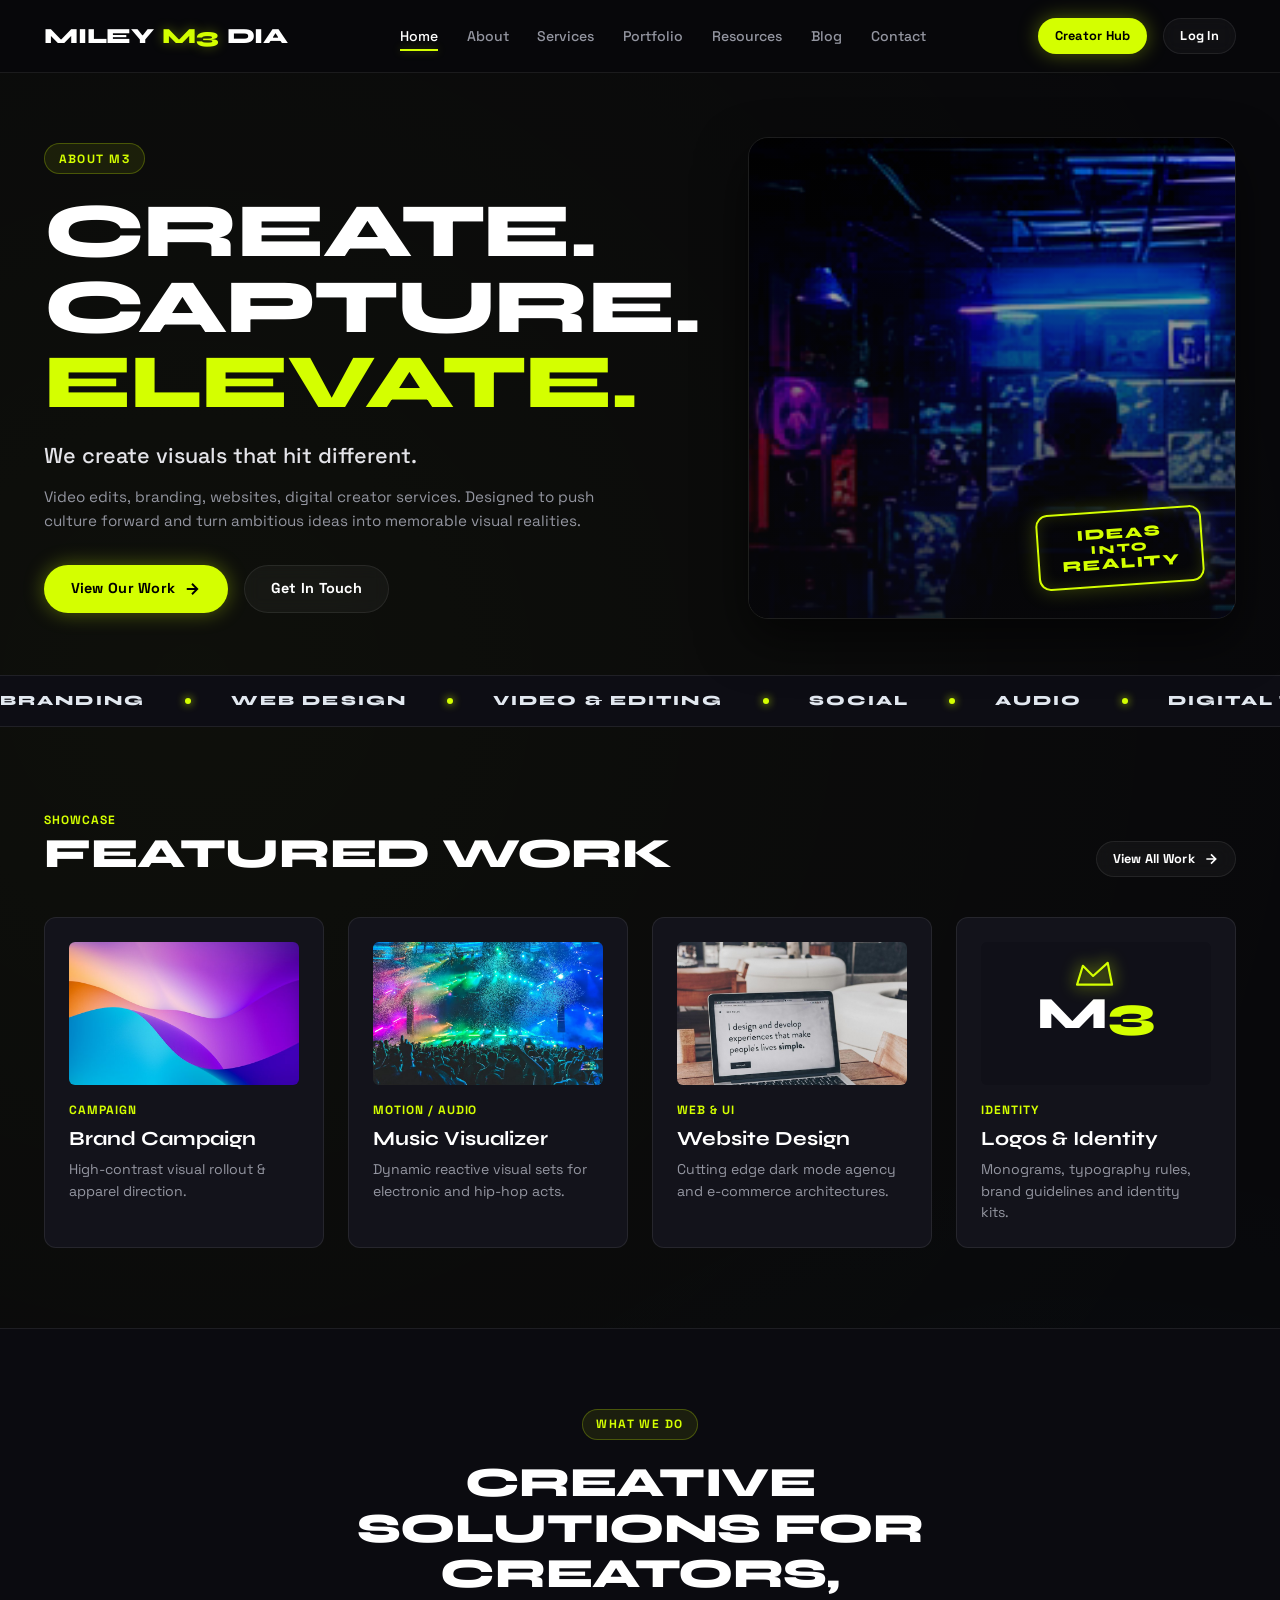
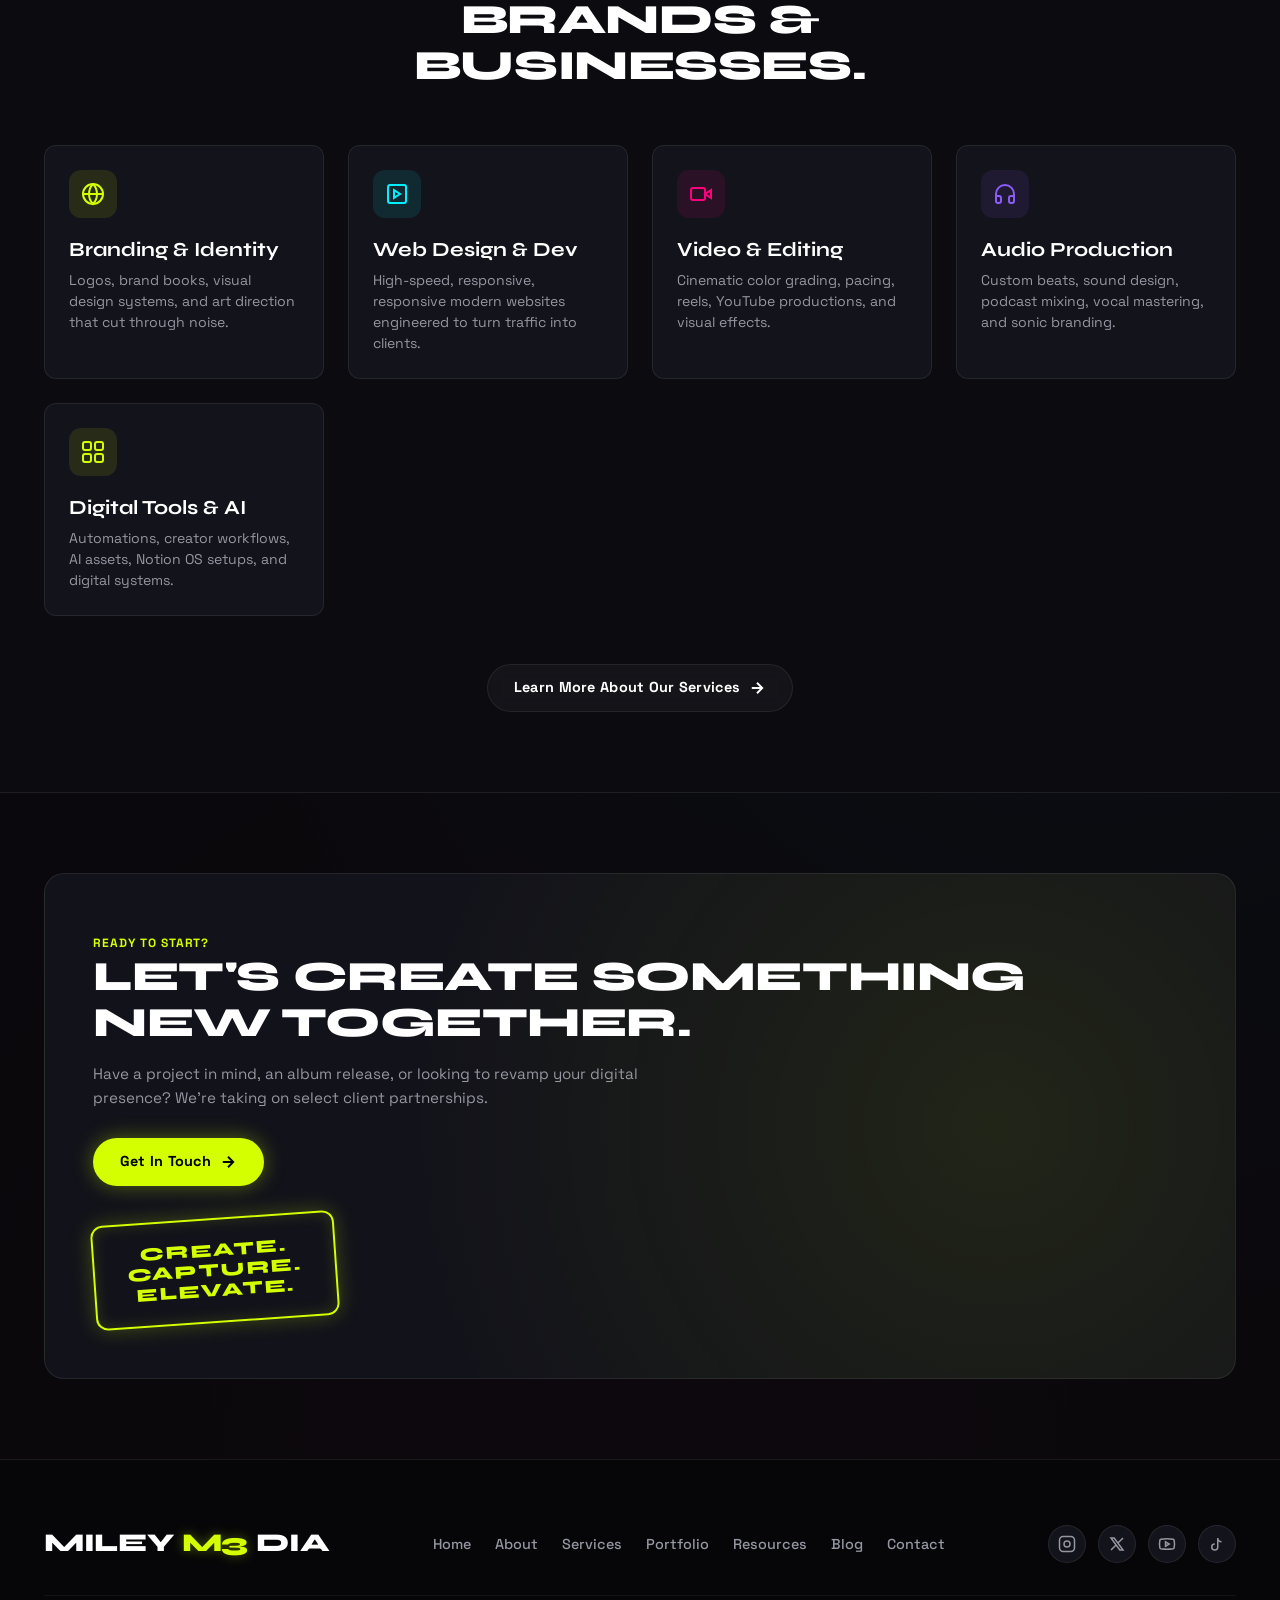
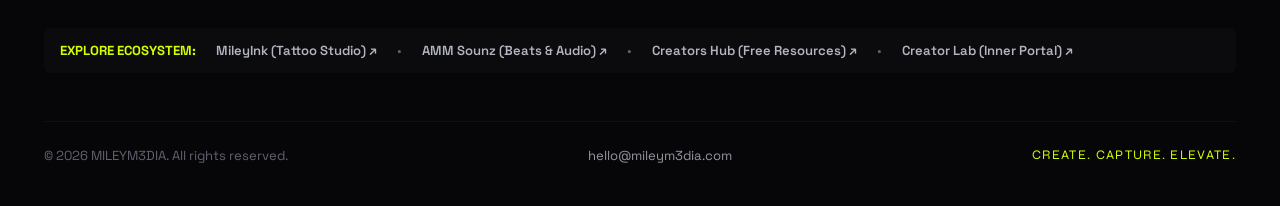
==== commit d108b2ea: "Work from the phone" ====
--- a/index.html
+++ b/index.html
@@ -97,7 +97,7 @@
               <circle cx="48" cy="6" r="3" fill="#d4ff00" />
             </svg>
 
-            <img src="assets/images/hero-creator.jpg" alt="MILEYM3DIA Studio Production" style="width: 100%; height: 480px; object-fit: cover; filter: contrast(1.1) brightness(0.9);">
+            <img src="assets/images/m3-hero-home.jpg" alt="MILEYM3DIA Studio Production" style="width: 100%; height: 480px; object-fit: cover; filter: contrast(1.1) brightness(0.9);">
             <div style="position: absolute; inset: 0; background: linear-gradient(180deg, rgba(8,8,11,0.1) 0%, rgba(8,8,11,0.85) 100%);"></div>
 
             <!-- Neon Floating Sticker -->
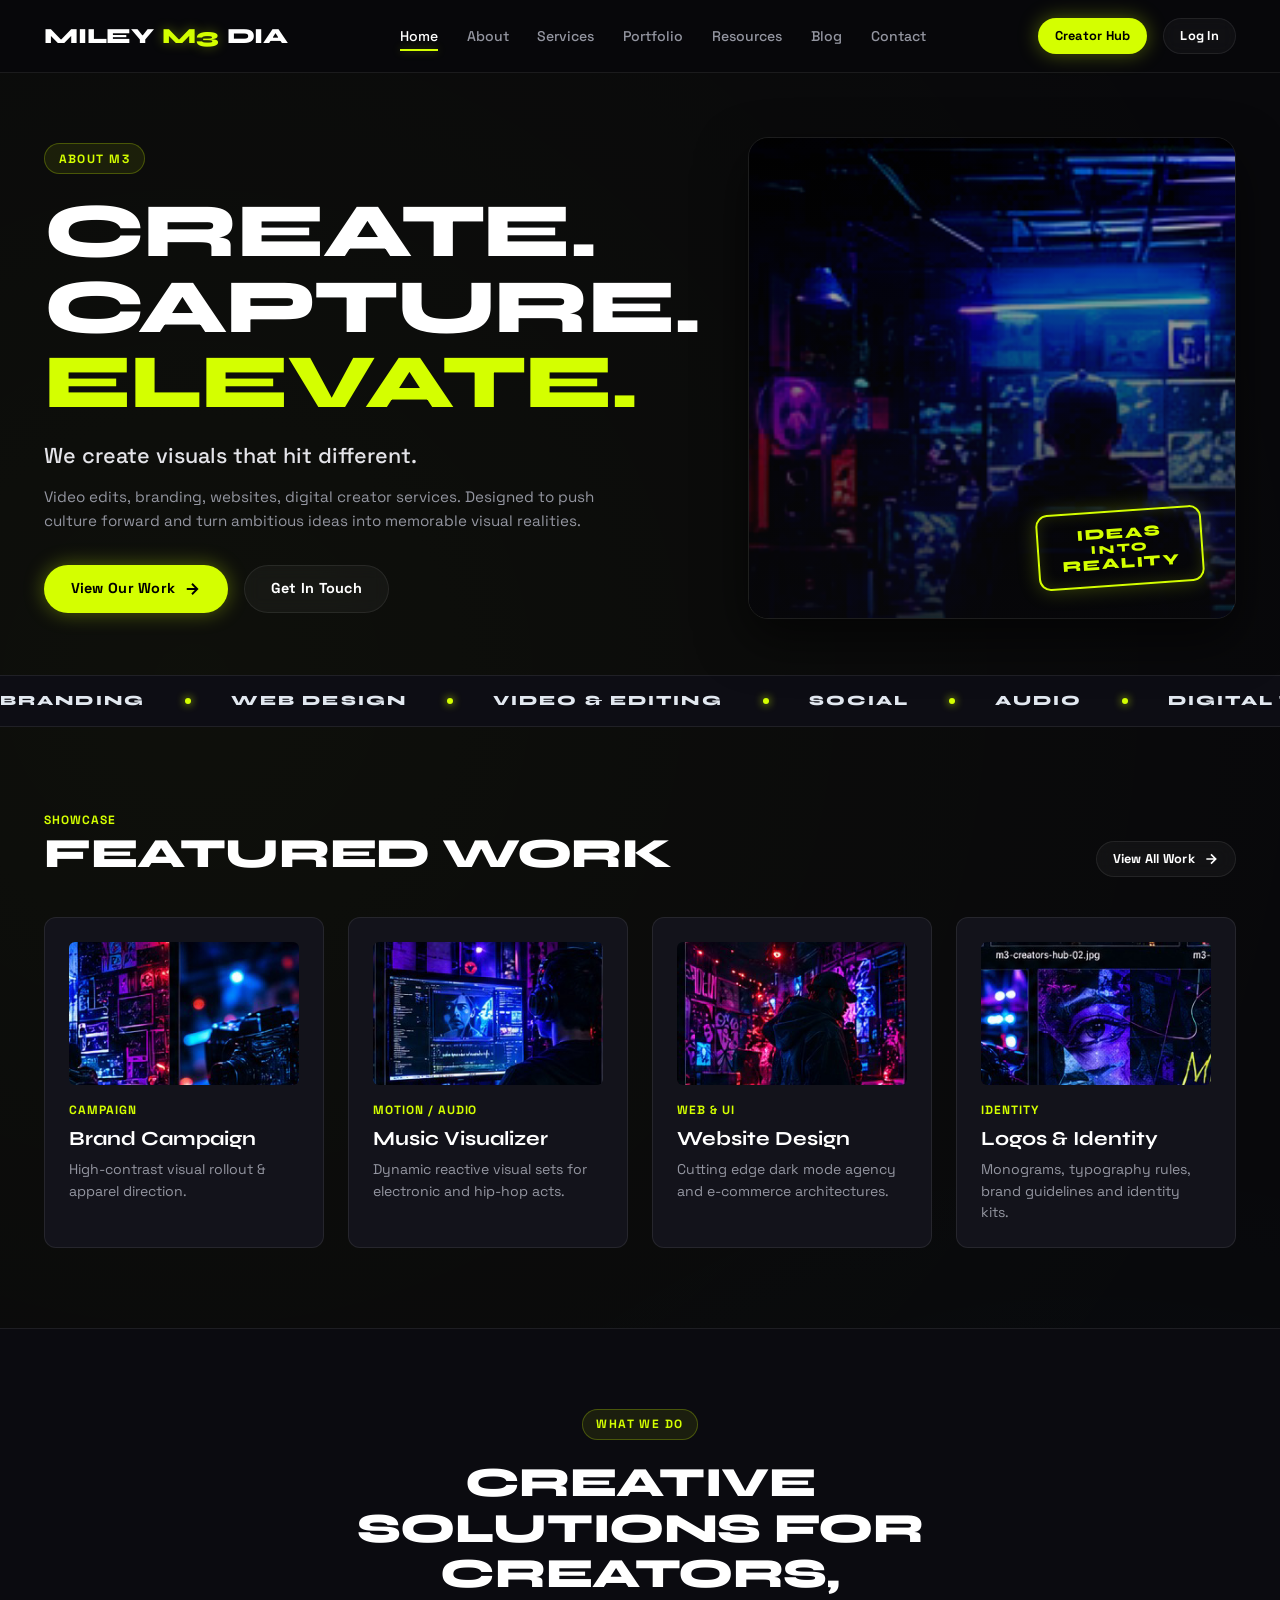
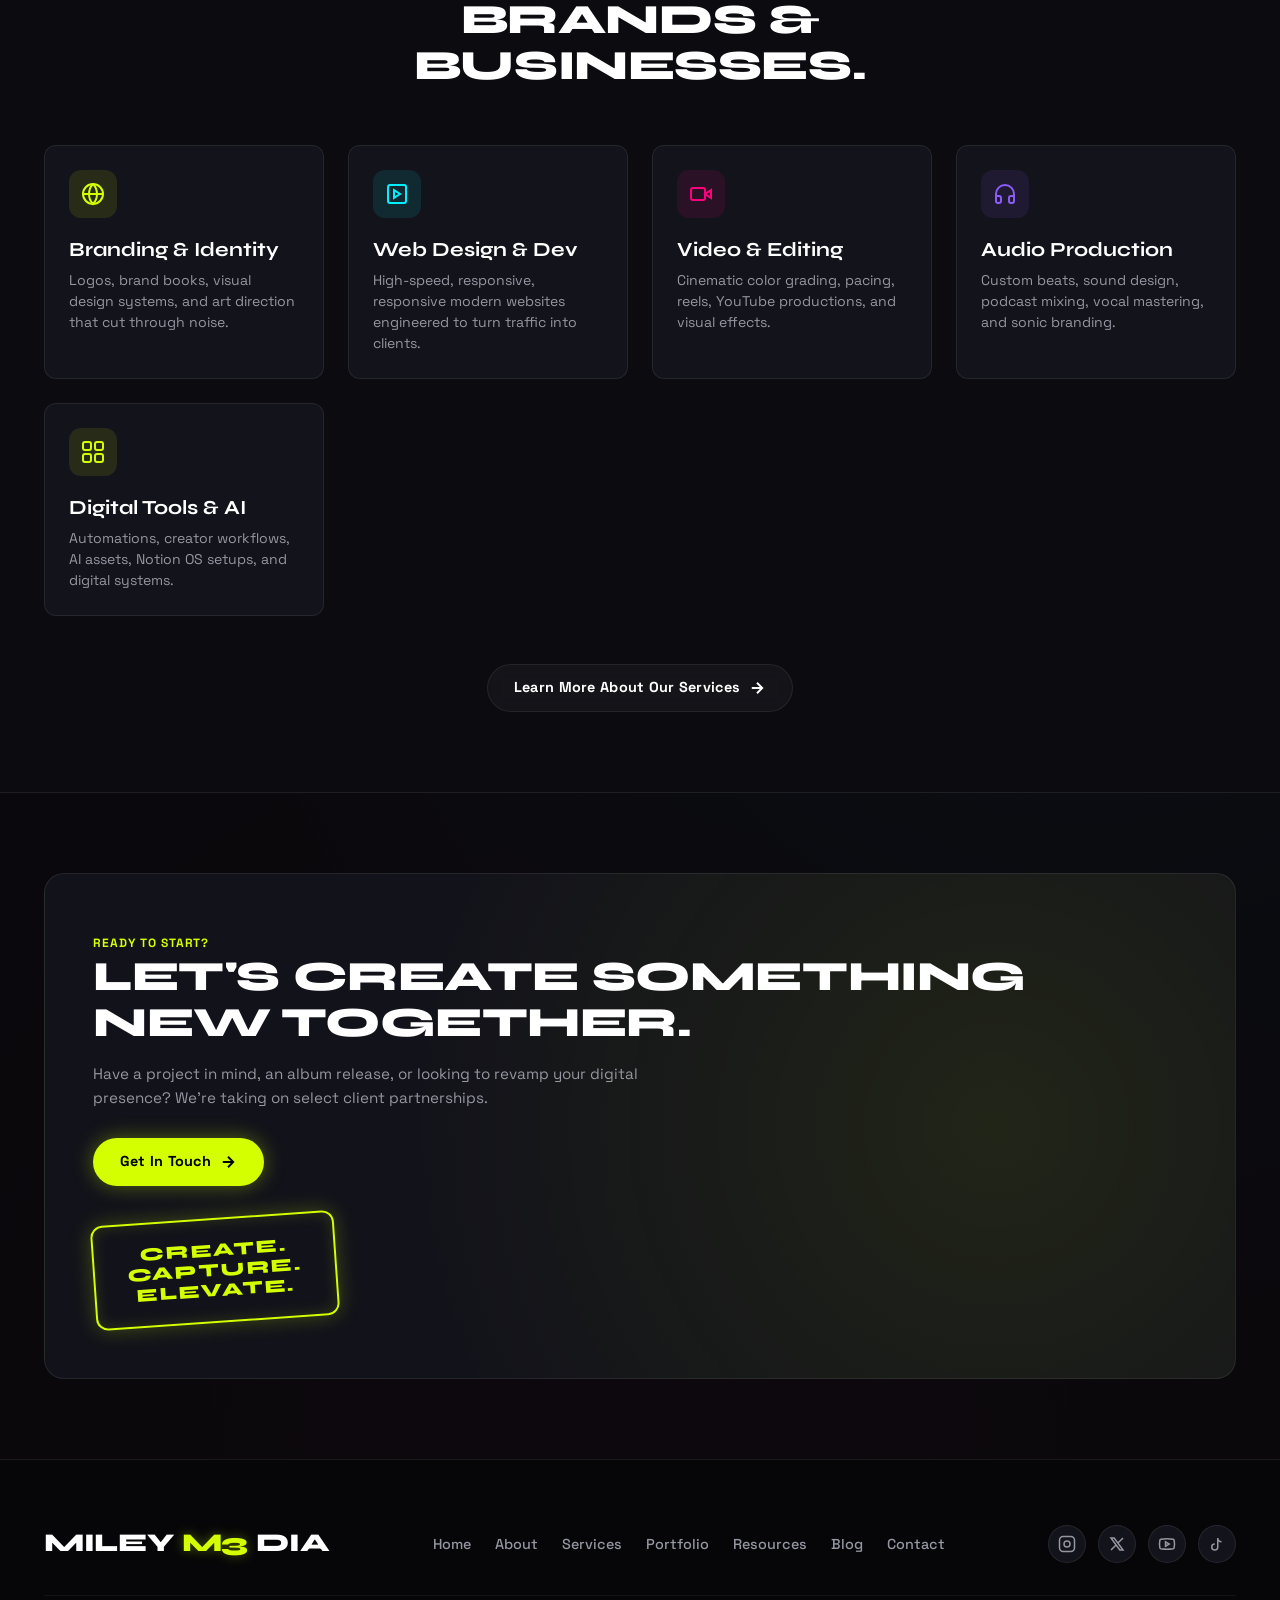
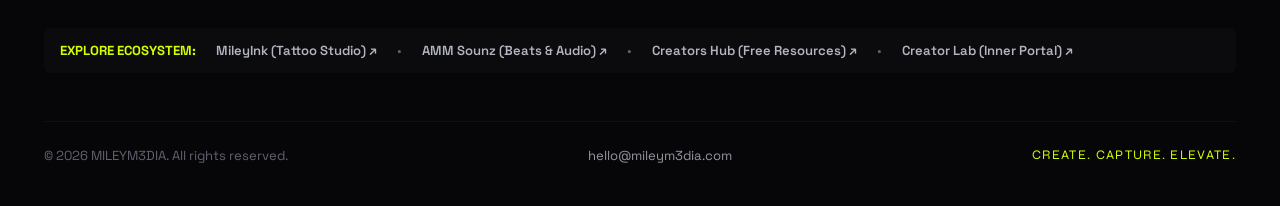
==== commit 2ab0b2c0: "Work from the phone" ====
--- a/index.html
+++ b/index.html
@@ -152,7 +152,7 @@
         <!-- Project 1 -->
         <a href="portfolio.html" class="card">
           <div class="card-media">
-            <img src="assets/images/brand-campaign.jpg" alt="Brand Campaign">
+            <img src="assets/images/m3-portfolio-01.jpg" alt="Brand Campaign">
           </div>
           <div class="card-tag">Campaign</div>
           <h3 class="card-title">Brand Campaign</h3>
@@ -162,7 +162,7 @@
         <!-- Project 2 -->
         <a href="portfolio.html" class="card">
           <div class="card-media">
-            <img src="assets/images/music-visualizer.jpg" alt="Music Visualizer">
+            <img src="assets/images/m3-portfolio-02.jpg" alt="Music Visualizer">
           </div>
           <div class="card-tag">Motion / Audio</div>
           <h3 class="card-title">Music Visualizer</h3>
@@ -172,7 +172,7 @@
         <!-- Project 3 -->
         <a href="portfolio.html" class="card">
           <div class="card-media">
-            <img src="assets/images/web-design.jpg" alt="Website Design">
+            <img src="assets/images/m3-portfolio-03.jpg" alt="Website Design">
           </div>
           <div class="card-tag">Web &amp; UI</div>
           <h3 class="card-title">Website Design</h3>
@@ -182,14 +182,7 @@
         <!-- Project 4 -->
         <a href="portfolio.html" class="card">
           <div class="card-media">
-            <div style="background: #101018; width: 100%; height: 100%; display: flex; align-items: center; justify-content: center; position: relative;">
-              <span class="font-display" style="font-size: 2.8rem; font-weight: 800; color: #fff;">
-                M<span class="text-lime">3</span>
-              </span>
-              <svg class="doodle-crown" style="top: 15px; left: calc(50% - 25px); width: 50px; height: 35px;" viewBox="0 0 64 48">
-                <path d="M6 38 L14 12 L28 26 L48 8 L54 38 Z" fill="none" stroke="#d4ff00" stroke-width="3"/>
-              </svg>
-            </div>
+            <img src="assets/images/m3-graphic-01.jpg" alt="Logos & Identity">
           </div>
           <div class="card-tag">Identity</div>
           <h3 class="card-title">Logos &amp; Identity</h3>
